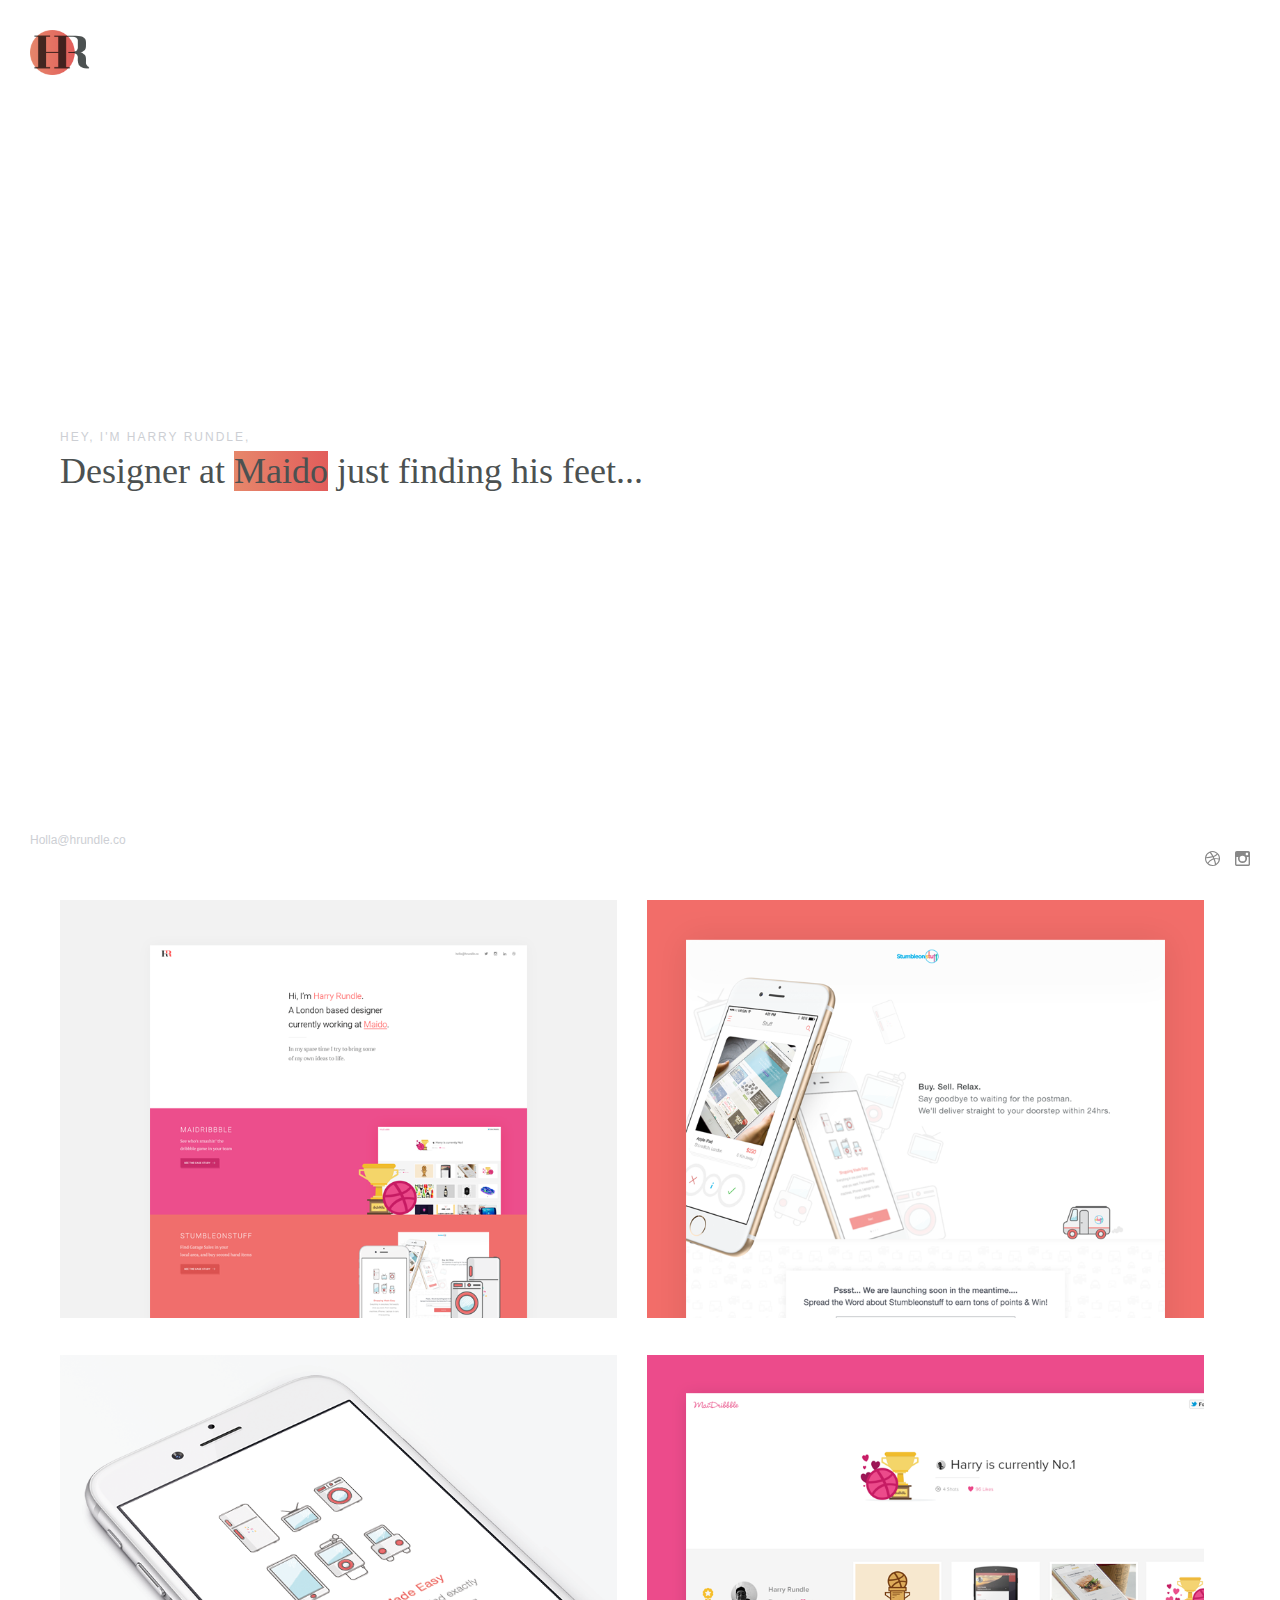
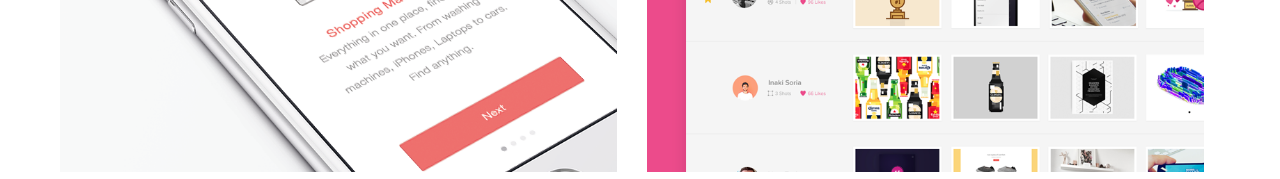
==== unit_8/index.html @ 6ac973ae "Updating files" ====
<!DOCTYPE html>

<html>

<head>
	<title>Harry Rundle</title>
	<link rel="stylesheet" type="text/css" href="css/reset.css">
	<link rel="stylesheet" type="text/css" href="css/main.css">
</head>

	<header class="animated fadeIn"><img src="assets/hr-logo.png" alt="hr-logo" id="header-logo"></header>

	<main class="animated fadeIn v-outer" id="intro">
		<div class="v-inner">
			<p class="subtext">Hey, I'm Harry Rundle,</p>
			<h1 class="title">Designer at <a href="#"><span class="maido-highlight">Maido</span></a> just finding his feet...</h1>
		</div>
	</main>

	<section class="animated fadeIn wrapper" id="projects">
		<ul>
			<li class="projects-img-left"><img src="img/personal-site.png" alt="personal-website"></li>
			<li class="projects-img-right"><img src="img/stumble-launching.png" alt="stumble-launching"></li>
			<li class="projects-img-left"><img src="img/stumble-onboarding.png" alt="stumble-onboarding"></li>
			<li class="projects-img-right"><img src="img/maidribbble.png" alt="maidribbble"></li>
		</ul>
	</section>

	<footer class="animated fadeIn footer">
		<a href="#" class="mail-link">Holla@hrundle.co</a>
		<ul class="social-icons">
			<li> <a href="#"><img src="assets/dribbble.svg" alt="dribbble-link"> </a></li>
			<li> <a href="#"><img src="assets/instagram.svg" alt="instagram-link"> </a></li>
		</ul>
	</footer>
</body>

</html>
---- unit_8/css/main.css ----
/*RESETS*/

body, html {
	width: 100%;
	height: 100%;
	padding: 0;
	margin: 0;
	font-size: 40px;
}

* {
	box-sizing: border-box;
}

a {
	text-decoration: none;
	color: #4C5151;
}




/*LAYOUT*/

.v-outer {
	width: 100%;
	height: calc(100% - 100px);
	position: relative;
}

.v-inner {
	position: absolute;
	transform: translateY(-50%);
	top: 45%;
}

.wrapper {
	width: calc(100% - 120px);
	margin: 0 60px 0 60px;
}





/*TYPE*/

@import url('https://fonts.googleapis.com/css?family=Arapey|Montserrat');

.subtext {
	font-family: 'Montserrat', sans-serif;
	font-size: 12px;
	text-transform: uppercase;
	color: #CDCFD4;
	letter-spacing: 2px;
	margin-bottom: 10px;
}

.title {
	font-family: 'Arapey', serif;
	font-size: 36px;
	color: #4C5151;
	font-weight: 300;
}

.maido-highlight {
  	background: red; /* For browsers that do not support gradients */
  	background: -webkit-linear-gradient(left, #E6876B , #E25D5B); /* For Safari 5.1 to 6.0 */
  	background: -o-linear-gradient(right, #E6876B, #E25D5B); /* For Opera 11.1 to 12.0 */
  	background: -moz-linear-gradient(right, #E6876B, #E25D5B); /* For Firefox 3.6 to 15 */
  	background: linear-gradient(to right, #E6876B , #E25D5B); /* Standard syntax */
  	text-decoration: none;
}

.mail-link {
	font-family: 'Montserrat', sans-serif;
	font-size: 12px;
	color: #CDCFD4;
	/*letter-spacing: 2px;*/
	text-decoration: none;
}





/*ANIMATIONS*/

.animated {
  -webkit-animation-duration: 2s;
  animation-duration: 2s;
  -webkit-animation-fill-mode: both;
  animation-fill-mode: both;
}

/*FADEIN*/

@-webkit-keyframes fadeIn {
  from {
    opacity: 0;
  }

  to {
    opacity: 1;
  }
}

@keyframes fadeIn {
  from {
    opacity: 0;
  }

  to {
    opacity: 1;
  }
}

.fadeIn {
  -webkit-animation-name: fadeIn;
  animation-name: fadeIn;
}





/*HEADER*/

header {
	width: 100%;
	height: 100px;
}

#header-logo {
	padding: 30px;
	width: 120px;
}





/*INTRO*/

#intro div {
	margin-left: 60px;
}





/*PROJECTS*/

.projects-img-left {
	width: 48%;
	margin: auto;
	margin-bottom: 30px;
	margin-right: 30px;
	display: inline-block;
	float: left;
}

.projects-img-right {
	width: 48%;
	margin: auto;
	margin-bottom: 30px;
	display: inline-block;
	float: left;
}

.projects-img-right:last-of-type {
	margin-bottom: 120px;
}

.projects-img-left img{
	max-width: 100%;
}

.projects-img-right img{
	max-width: 100%;
	object-fit: cover;
	object-position: center;
}

/*FOOTER*/

footer {
	width: 100%;
	position: fixed;
	bottom: 0;
	opacity: 1;
	background-color: #fff;
	height: 120px;
}

.mail-link {
	padding-left: 30px;
	padding-bottom: 30px;
	line-height: 120px;
}

.social-icons {
	float: right;
	padding-right: 30px;
	padding-bottom: 30px;
	margin-top: 53px;
}

.social-icons li {
	float: left;
	display: block;
}

.social-icons img {
	display: inline-block;
	width: 15px;
	height: auto;
	margin-left: 15px;
}





/*MEDIA QUERIES*/

@media screen only and (max-width: 768px) {

	body {
		background-color: red;
	}
	
	.project-img-left {
		display: block;
		width: 80%;
	}

	.project-img-right {
		display: block;
		width: 80%;
	}
}
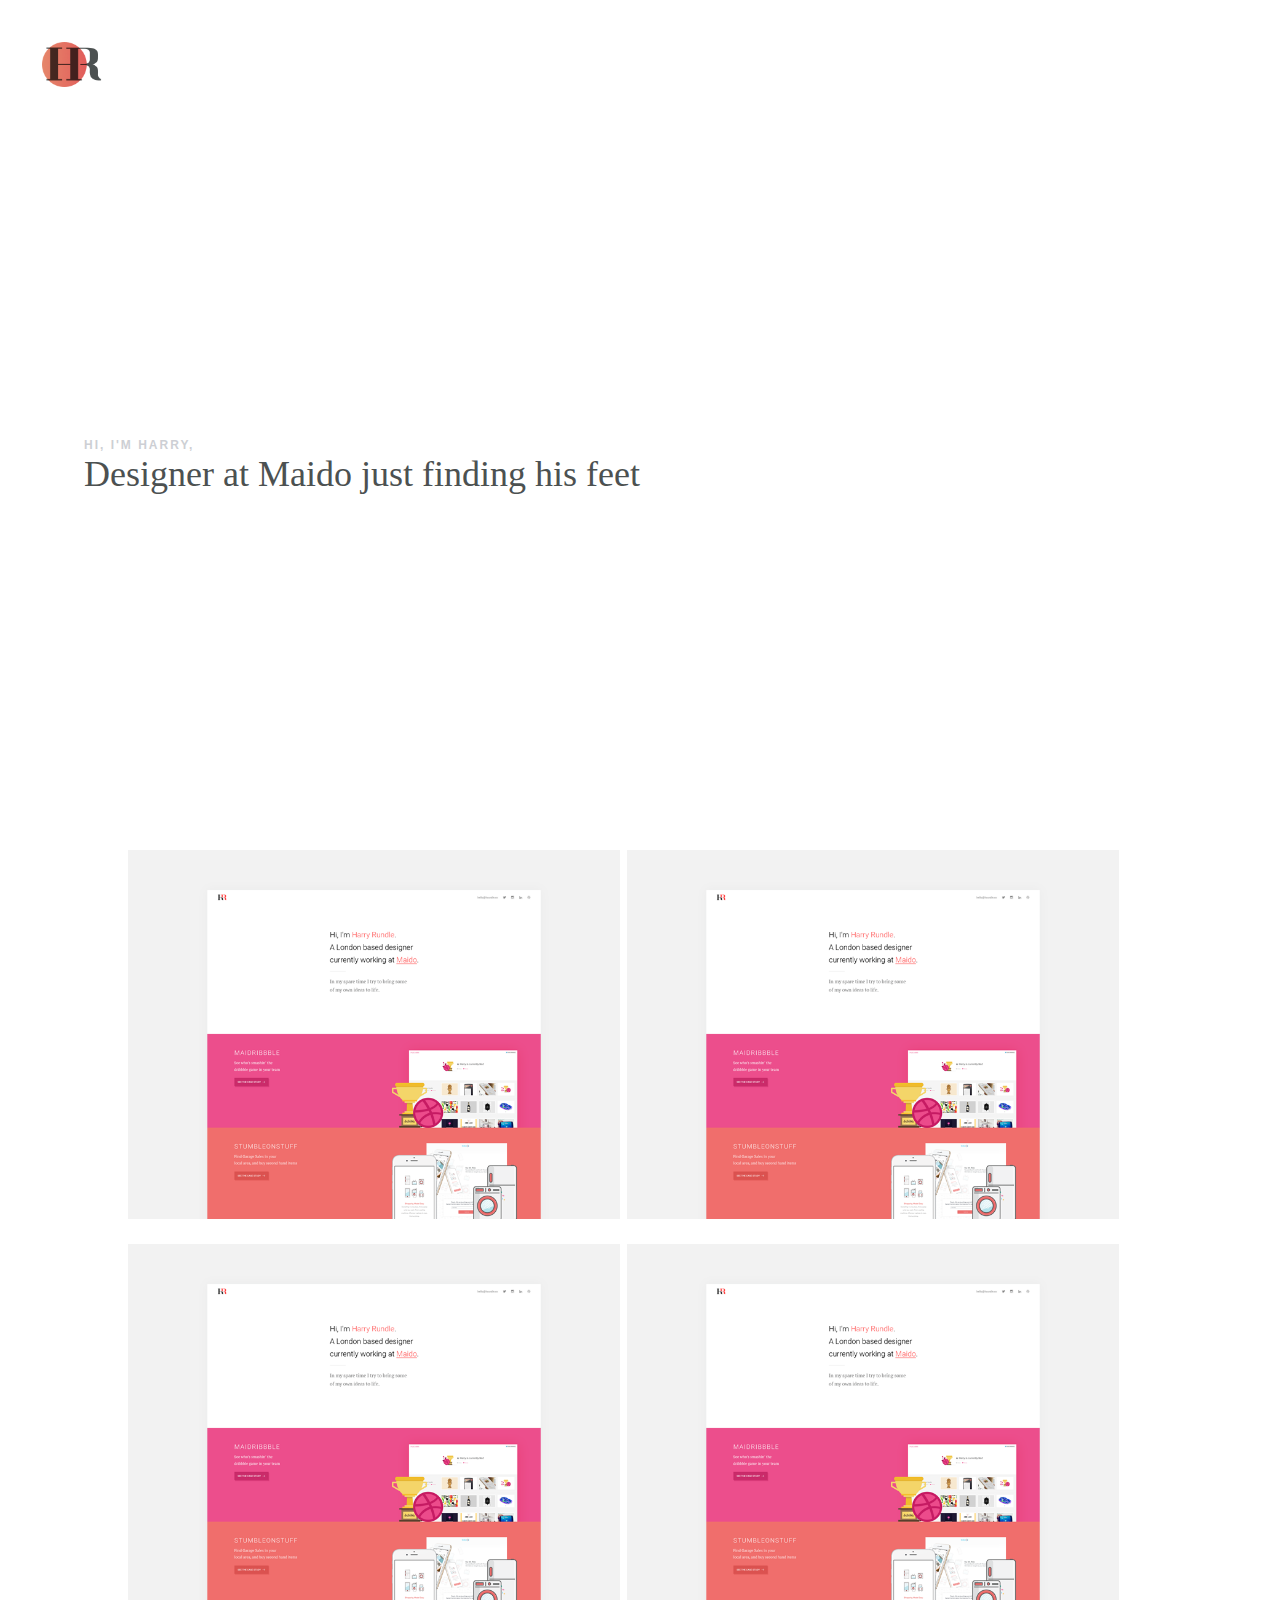
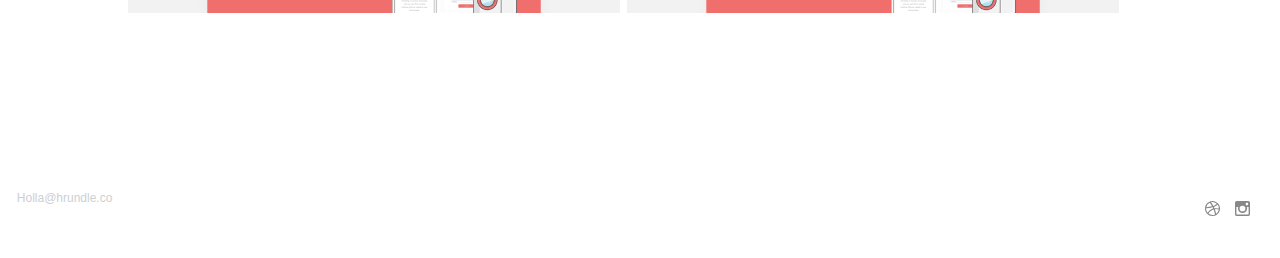
==== commit 04f3ad43: "Media queries" ====
--- a/unit_8/index.html
+++ b/unit_8/index.html
@@ -1,38 +1,38 @@
 <!DOCTYPE html>
-
 <html>
-
 <head>
-	<title>Harry Rundle</title>
+	<title>Unit 8</title>
+	<meta name="viewport" content="width=device-width, initial-scale=1">
 	<link rel="stylesheet" type="text/css" href="css/reset.css">
 	<link rel="stylesheet" type="text/css" href="css/main.css">
 </head>
+<body>
+	<header>
+		<img src="assets/hr-logo.png" alt="hr-logo">
+	</header>
 
-	<header class="animated fadeIn"><img src="assets/hr-logo.png" alt="hr-logo" id="header-logo"></header>
-
-	<main class="animated fadeIn v-outer" id="intro">
+	<main id="intro" class="v-outer">
 		<div class="v-inner">
-			<p class="subtext">Hey, I'm Harry Rundle,</p>
-			<h1 class="title">Designer at <a href="#"><span class="maido-highlight">Maido</span></a> just finding his feet...</h1>
+			<h1 class="subtext">Hi, I'm Harry,</h1>
+			<p class="title">Designer at<span> Maido</span> just finding his feet</p>
 		</div>
 	</main>
 
-	<section class="animated fadeIn wrapper" id="projects">
-		<ul>
-			<li class="projects-img-left"><img src="img/personal-site.png" alt="personal-website"></li>
-			<li class="projects-img-right"><img src="img/stumble-launching.png" alt="stumble-launching"></li>
-			<li class="projects-img-left"><img src="img/stumble-onboarding.png" alt="stumble-onboarding"></li>
-			<li class="projects-img-right"><img src="img/maidribbble.png" alt="maidribbble"></li>
+	<section id="projects">
+		<ul class="image-grid">
+			<li class="project-block"><img src="img/personal-site.png" alt="personal-website"></li>
+			<li class="project-block"><img src="img/personal-site.png" alt="personal-website"></li>
+			<li class="project-block"><img src="img/personal-site.png" alt="personal-website"></li>
+			<li class="project-block"><img src="img/personal-site.png" alt="personal-website"></li>
 		</ul>
 	</section>
 
-	<footer class="animated fadeIn footer">
-		<a href="#" class="mail-link">Holla@hrundle.co</a>
+	<footer>
+		<a class="mail-link" href="#">Holla@hrundle.co</a>
 		<ul class="social-icons">
 			<li> <a href="#"><img src="assets/dribbble.svg" alt="dribbble-link"> </a></li>
 			<li> <a href="#"><img src="assets/instagram.svg" alt="instagram-link"> </a></li>
 		</ul>
 	</footer>
 </body>
-
 </html>--- a/unit_8/css/main.css
+++ b/unit_8/css/main.css
@@ -5,7 +5,7 @@
 	height: 100%;
 	padding: 0;
 	margin: 0;
-	font-size: 40px;
+	font-size: 30px;
 }
 
 * {
@@ -17,6 +17,22 @@
 	color: #4C5151;
 }
 
+li {
+	text-decoration: none;
+	margin: 0;
+	padding: 0;
+}
+
+.clearfix:after {
+    visibility: hidden;
+    display: block;
+    font-size: 0;
+    content: " ";
+    clear: both;
+    height: 0;
+}
+
+
 
 
 
@@ -24,24 +40,72 @@
 
 .v-outer {
 	width: 100%;
-	height: calc(100% - 100px);
+	height: calc(100% - 130px);
 	position: relative;
 }
 
 .v-inner {
 	position: absolute;
 	transform: translateY(-50%);
-	top: 45%;
-}
-
-.wrapper {
-	width: calc(100% - 120px);
-	margin: 0 60px 0 60px;
+	top: 50%;
 }
 
 
 
 
+
+/*HEADER*/
+
+header {
+	height: 80px;
+	width: 100%;
+}
+
+header img {
+	width: 2em;
+	margin: 1.4em 0 0 1.4em;
+}
+
+
+
+
+
+
+/*INTRO*/
+
+#intro div {
+	margin-left: 2.8em;
+}
+
+
+
+
+
+/*PROJECTS*/
+
+#projects {
+	width: 100%;
+	color: blue;
+}
+
+.image-grid {
+	width: 80%;
+	margin: auto;
+}
+
+.project-block {
+	width: 48%;
+	margin-bottom: 2%;
+	display: inline-block;
+}
+
+.project-block:last-of-type {
+	margin-bottom: 120px;
+}
+
+.project-block img {
+	width: 100%;
+}
 
 /*TYPE*/
 
@@ -53,7 +117,7 @@
 	text-transform: uppercase;
 	color: #CDCFD4;
 	letter-spacing: 2px;
-	margin-bottom: 10px;
+	margin-bottom: 5px;
 }
 
 .title {
@@ -63,141 +127,24 @@
 	font-weight: 300;
 }
 
-.maido-highlight {
-  	background: red; /* For browsers that do not support gradients */
-  	background: -webkit-linear-gradient(left, #E6876B , #E25D5B); /* For Safari 5.1 to 6.0 */
-  	background: -o-linear-gradient(right, #E6876B, #E25D5B); /* For Opera 11.1 to 12.0 */
-  	background: -moz-linear-gradient(right, #E6876B, #E25D5B); /* For Firefox 3.6 to 15 */
-  	background: linear-gradient(to right, #E6876B , #E25D5B); /* Standard syntax */
-  	text-decoration: none;
-}
 
-.mail-link {
-	font-family: 'Montserrat', sans-serif;
-	font-size: 12px;
-	color: #CDCFD4;
-	/*letter-spacing: 2px;*/
-	text-decoration: none;
-}
-
-
-
-
-
-/*ANIMATIONS*/
-
-.animated {
-  -webkit-animation-duration: 2s;
-  animation-duration: 2s;
-  -webkit-animation-fill-mode: both;
-  animation-fill-mode: both;
-}
-
-/*FADEIN*/
-
-@-webkit-keyframes fadeIn {
-  from {
-    opacity: 0;
-  }
-
-  to {
-    opacity: 1;
-  }
-}
-
-@keyframes fadeIn {
-  from {
-    opacity: 0;
-  }
-
-  to {
-    opacity: 1;
-  }
-}
-
-.fadeIn {
-  -webkit-animation-name: fadeIn;
-  animation-name: fadeIn;
-}
-
-
-
-
-
-/*HEADER*/
-
-header {
-	width: 100%;
-	height: 100px;
-}
-
-#header-logo {
-	padding: 30px;
-	width: 120px;
-}
-
-
-
-
-
-/*INTRO*/
-
-#intro div {
-	margin-left: 60px;
-}
-
-
-
-
-
-/*PROJECTS*/
-
-.projects-img-left {
-	width: 48%;
-	margin: auto;
-	margin-bottom: 30px;
-	margin-right: 30px;
-	display: inline-block;
-	float: left;
-}
-
-.projects-img-right {
-	width: 48%;
-	margin: auto;
-	margin-bottom: 30px;
-	display: inline-block;
-	float: left;
-}
-
-.projects-img-right:last-of-type {
-	margin-bottom: 120px;
-}
-
-.projects-img-left img{
-	max-width: 100%;
-}
-
-.projects-img-right img{
-	max-width: 100%;
-	object-fit: cover;
-	object-position: center;
-}
 
 /*FOOTER*/
 
 footer {
 	width: 100%;
-	position: fixed;
 	bottom: 0;
-	opacity: 1;
 	background-color: #fff;
 	height: 120px;
 }
 
 .mail-link {
-	padding-left: 30px;
-	padding-bottom: 30px;
+	font-family: 'Montserrat', sans-serif;
+	padding-left: 1.4em;
+	padding-bottom: 1.4em;
 	line-height: 120px;
+	font-size: 12px;
+	color: #CDCFD4;
 }
 
 .social-icons {
@@ -225,19 +172,15 @@
 
 /*MEDIA QUERIES*/
 
-@media screen only and (max-width: 768px) {
-
-	body {
-		background-color: red;
-	}
-	
-	.project-img-left {
-		display: block;
-		width: 80%;
+@media screen and (max-width: 900px) {
+	.image-grid {
+		width: 100%;
 	}
 
-	.project-img-right {
+	.project-block {
+		width: 80%;
+		margin: 2% auto;
+		text-align: center;
 		display: block;
-		width: 80%;
 	}
 }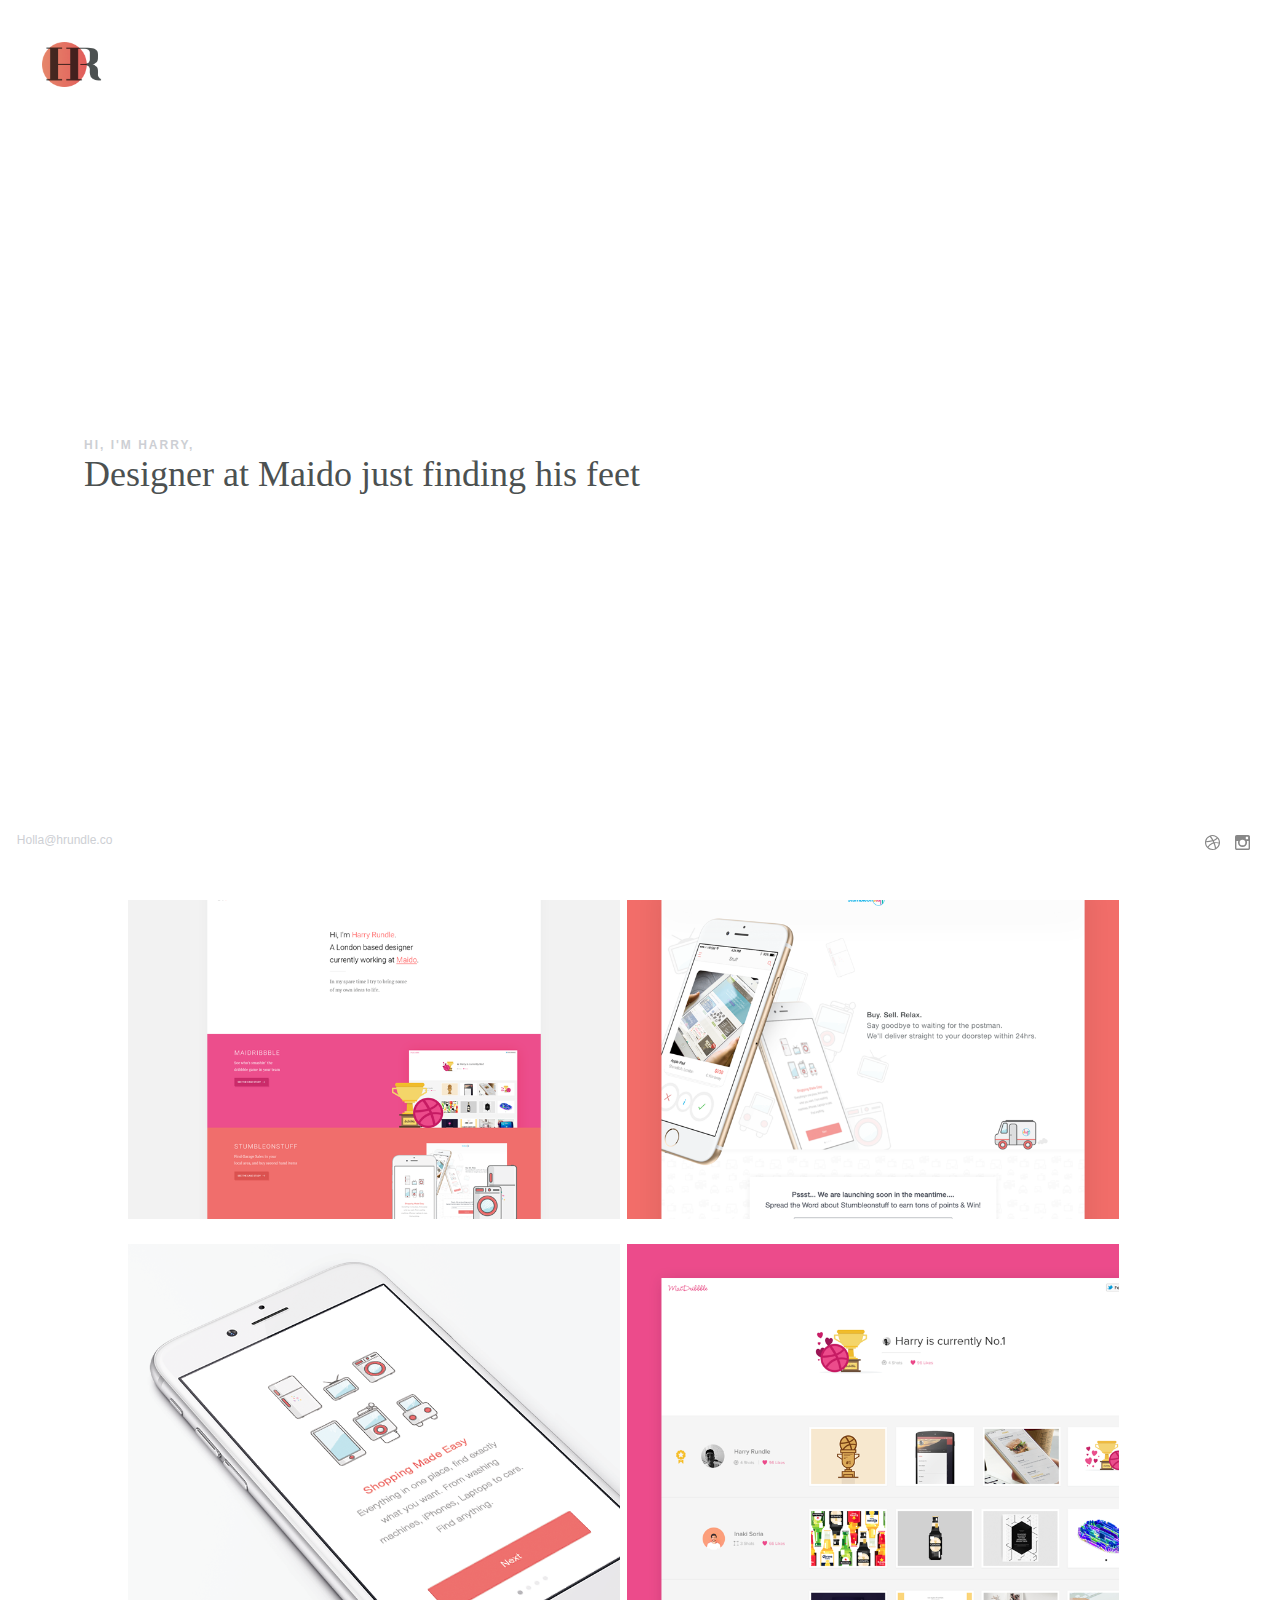
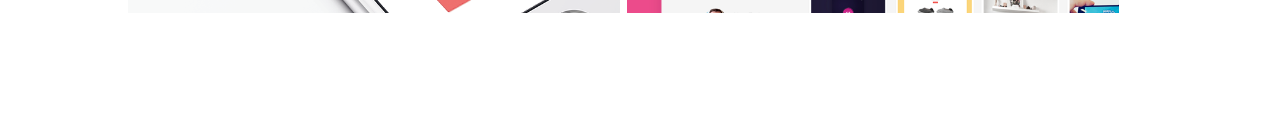
==== commit a3156ea9: "Adjusting padding for intro and adding images for project grid" ====
--- a/unit_8/index.html
+++ b/unit_8/index.html
@@ -21,9 +21,9 @@
 	<section id="projects">
 		<ul class="image-grid">
 			<li class="project-block"><img src="img/personal-site.png" alt="personal-website"></li>
-			<li class="project-block"><img src="img/personal-site.png" alt="personal-website"></li>
-			<li class="project-block"><img src="img/personal-site.png" alt="personal-website"></li>
-			<li class="project-block"><img src="img/personal-site.png" alt="personal-website"></li>
+			<li class="project-block"><img src="img/stumble-launching.png" alt="personal-website"></li>
+			<li class="project-block"><img src="img/stumble-onboarding.png" alt="personal-website"></li>
+			<li class="project-block"><img src="img/maidribbble.png" alt="personal-website"></li>
 		</ul>
 	</section>
 
--- a/unit_8/css/main.css
+++ b/unit_8/css/main.css
@@ -133,6 +133,7 @@
 
 footer {
 	width: 100%;
+	position: fixed;
 	bottom: 0;
 	background-color: #fff;
 	height: 120px;
@@ -150,8 +151,7 @@
 .social-icons {
 	float: right;
 	padding-right: 30px;
-	padding-bottom: 30px;
-	margin-top: 53px;
+	line-height: 120px;
 }
 
 .social-icons li {
@@ -183,4 +183,8 @@
 		text-align: center;
 		display: block;
 	}
+
+	#intro div {
+		margin-left: 1.4em;
+	}
 }